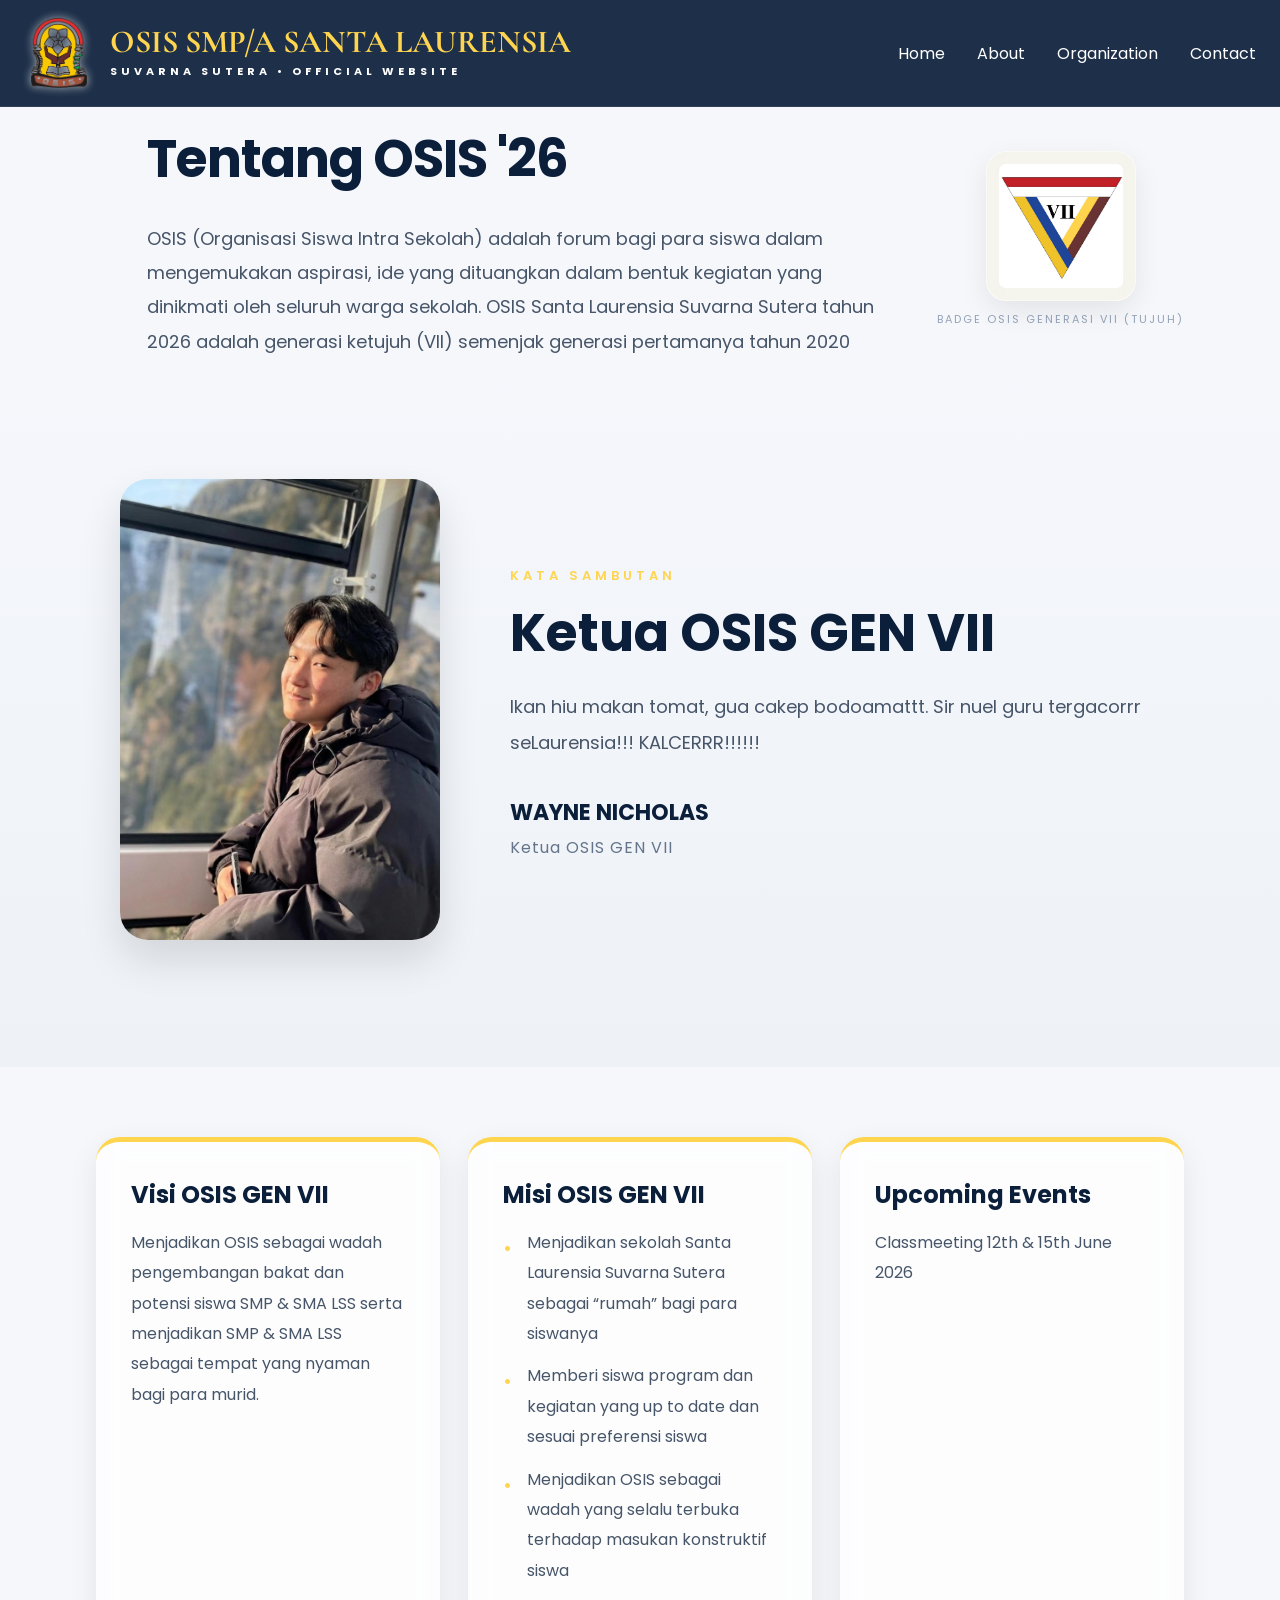
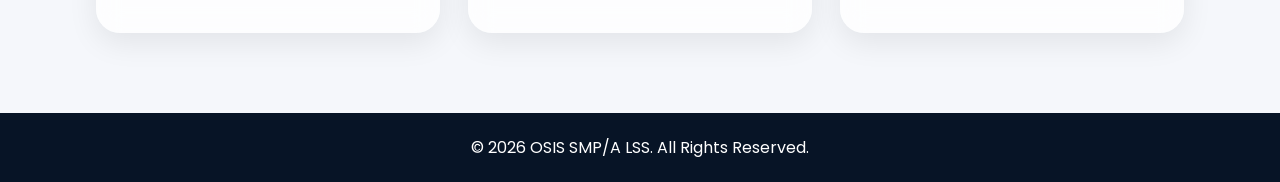
==== about.html @ 43e36f15 "first upload" ====
<!DOCTYPE html>
<html lang="id">

<head>
  <link rel="preconnect" href="https://fonts.googleapis.com">

<link rel="preconnect" href="https://fonts.gstatic.com" crossorigin>

<link href="https://fonts.googleapis.com/css2?family=Cormorant+Garamond:wght@400;500;600;700&family=Poppins:wght@300;400;500;600;700&display=swap" rel="stylesheet">
  <meta charset="UTF-8">
  <meta name="viewport" content="width=device-width, initial-scale=1.0">

  <title>About</title>

  <link rel="stylesheet" href="style.css">
</head>

<!-- =========================
       NAVBAR
  ========================== -->

  <header>

    <nav class="navbar">

      <div class="logo">

        <img src="logo-osis.png" alt="Logo OSIS">

        <div class="logo-text">

          <h1>OSIS SMP/A SANTA LAURENSIA</h1>

          <h2>SUVARNA SUTERA • OFFICIAL WEBSITE</h2>

        </div>

      </div>

      <ul class="nav-links">

        <li><a href="index.html">Home</a></li>

        <li><a href="about.html">About</a></li>

        <li><a href="organization.html">Organization</a></li>

        <li><a href="contact.html">Contact</a></li>

      </ul>

      <button class="menu-toggle" id="menu-toggle">
        ☰
      </button>

    </nav>

  </header>

<body>
<!-- =========================
       ABOUT
  ========================== -->

  <section class="about" id="about">

    <div class="container about-wrapper">

      <div class="about-text">

        <h2>
          Tentang OSIS '26
        </h2>

        <p>
          OSIS (Organisasi Siswa Intra Sekolah) adalah forum bagi para siswa dalam
          mengemukakan aspirasi, ide yang dituangkan dalam bentuk kegiatan yang
          dinikmati oleh seluruh warga sekolah. OSIS Santa Laurensia Suvarna Sutera
          tahun 2026 adalah generasi ketujuh (VII) semenjak generasi pertamanya
          tahun 2020
        </p>

      </div>

      <div class="about-image">

        <img src="badge-osis.png" alt="Badge OSIS">

        <span>
          Badge OSIS Generasi VII (Tujuh)
        </span>

      </div>

    </div>

    <!-- =========================
         GREETING
    ========================== -->

    <section class="greeting">

      <div class="container greeting-wrapper">

        <div class="greeting-image">

          <img src="ketua-osis.png" alt="Ketua OSIS">

        </div>

        <div class="greeting-content">

          <p class="greeting-label">
            KATA SAMBUTAN
          </p>

          <h2>
            Ketua OSIS GEN VII
          </h2>

          <p class="greeting-text">
            Ikan hiu makan tomat, gua cakep bodoamattt.
            Sir nuel guru tergacorrr seLaurensia!!!
            KALCERRR!!!!!!
          </p>

          <div class="greeting-profile">

            <h3>
              WAYNE NICHOLAS
            </h3>

            <span>
              Ketua OSIS GEN VII
            </span>

          </div>

        </div>

      </div>

    </section>

    <!-- =========================
         CARDS
    ========================== -->

    <div class="container">

      <div class="cards">

        <!-- VISI -->

        <div class="card">

          <h3>
            Visi OSIS GEN VII
          </h3>

          <p>
            Menjadikan OSIS sebagai wadah pengembangan bakat dan potensi siswa
            SMP & SMA LSS serta menjadikan SMP & SMA LSS sebagai tempat yang
            nyaman bagi para murid.
          </p>

        </div>

        <!-- MISI -->

        <div class="card">

          <h3>
            Misi OSIS GEN VII
          </h3>

          <ul class="mission-list">

            <li>
              Menjadikan sekolah Santa Laurensia Suvarna Sutera
              sebagai “rumah” bagi para siswanya
            </li>

            <li>
              Memberi siswa program dan kegiatan yang up to date
              dan sesuai preferensi siswa
            </li>

            <li>
              Menjadikan OSIS sebagai wadah yang selalu terbuka
              terhadap masukan konstruktif siswa
            </li>

          </ul>

        </div>

        <!-- KEGIATAN -->

        <div class="card">

          <h3>
            Upcoming Events
          </h3>

          <p>
            Classmeeting 12th & 15th June 2026
          </p>

        </div>

      </div>

    </div>

  </section>

 <!-- =========================
       FOOTER
  ========================== -->

  <footer>

    <p>
      © 2026 OSIS SMP/A LSS. All Rights Reserved.
    </p>

  </footer>

</body>
  </html>
---- style.css ----
/* =========================
   RESET
========================= */

* {
  margin: 0;
  padding: 0;
  box-sizing: border-box;
  font-family: "Poppins", sans-serif;
  cursor: default;
}

html {
  scroll-behavior: smooth;
}

body {
  background-color: #f5f7fb;
  color: #1e293b;
}

/* =========================
   NAVBAR
========================= */

.navbar {
  position: fixed;
  top: 0;
  width: 100%;

  padding: 18px 24px;

  display: flex;
  justify-content: space-between;
  align-items: center;

  background: rgba(11, 31, 58, 0.92);

  backdrop-filter: blur(14px);

  border-bottom: 1px solid rgba(255,255,255,0.08);

  z-index: 1000;
}

/* LOGO */

.logo {
  display: flex;
  align-items: center;
  gap: 16px;
}

.logo img {
  width: 70px;
  height: 70px;

  object-fit: contain;

  filter: drop-shadow(0 0 4px rgba(255,255,255,0.7));
}

.logo-text {
  display: flex;
  flex-direction: column;
}

.logo-text h1 {
  color: #ffd54f;

  font-size: 32px;

  line-height: 1;

  font-family: "Cormorant Garamond", serif;
}

.logo-text h2 {
  color: white;

  font-size: 11px;

  margin-top: 5px;

  letter-spacing: 4px;
}

/* NAV LINKS */

.nav-links {
  display: flex;

  gap: 32px;

  list-style: none;
}

.nav-links a {
  color: white;

  text-decoration: none;

  font-size: 16px;

  position: relative;

  transition: 0.3s ease;

  padding: 8px 0;

  cursor: pointer;
}

.nav-links a::after {
  content: "";

  position: absolute;

  left: 0;
  bottom: -3px;

  width: 0%;
  height: 2px;

  background: #ffd54f;

  transition: 0.3s ease;
}

.nav-links a:hover {
  color: #ffd54f;
}

.nav-links a:hover::after {
  width: 100%;
}

/* MENU TOGGLE */

.menu-toggle {
  display: none;

  background: none;

  border: none;

  color: white;

  font-size: 28px;

  cursor: pointer;
}

/* =========================
   HERO
========================= */

.hero {
  height: 100vh;

  position: relative;

  overflow: hidden;

  display: flex;
  align-items: center;
  justify-content: center;

  text-align: center;

  padding: 20px;

  padding-top: 140px;
}

.hero::before {
  content: "";

  position: absolute;

  inset: 0;

  background-size: cover;

  background-position: center;

  background-repeat: no-repeat;

  animation: heroSlider 10s infinite ease-in-out;

  z-index: -2;
}

.hero::after {
  content: "";

  position: absolute;

  inset: 0;

  background: rgba(11,31,58,0.72);

  z-index: -1;
}

@keyframes heroSlider {

  0% {
    background-image: url("sekolah-1.png");
  }

  50% {
    background-image: url("sekolah-2.png");
  }

  100% {
    background-image: url("sekolah-1.png");
  }

}

.hero-content {
  max-width: 850px;

  color: white;

  animation: fadeUp 1s ease;
}

.hero-content h1 {
  font-size: 92px;

  line-height: 1.05;

  margin-bottom: 22px;

  font-weight: 700;

  letter-spacing: -3px;
}

.hero-content p {
  font-size: 20px;

  color: #e2e8f0;

  margin-bottom: 40px;
}

/* BUTTON */

.btn {
  display: inline-block;

  padding: 16px 36px;

  background: #ffd54f;

  color: #0b1f3a;

  text-decoration: none;

  border-radius: 16px;

  font-weight: 700;

  transition: 0.3s ease;

  box-shadow: 0 10px 25px rgba(255,213,79,0.25);

  cursor: pointer;
}

.btn:hover {
  transform: translateY(-5px);

  background: #ffe082;

  box-shadow: 0 18px 35px rgba(255,213,79,0.35);
}

/* =========================
   CONTAINER
========================= */

.container {
  width: 85%;
  margin: auto;
}

/* =========================
   ABOUT SECTION
========================= */

.about {
  padding: 120px 0 80px;
}

.about-wrapper {
  display: flex;

  align-items: center;

  justify-content: flex-end;

  gap: 30px;
}

.about-text {
  max-width: 760px;

  text-align: left;
}

.about-text h2 {
  font-size: 52px;

  color: #0b1f3a;

  margin-bottom: 24px;

  letter-spacing: -1px;
}

.about-text p {
  font-size: 18px;

  line-height: 1.9;

  color: #475569;
}

/* BADGE */

.about-image {
  display: flex;

  flex-direction: column;

  align-items: center;

  gap: 10px;
}

.about-image span {
  font-size: 11px;

  text-transform: uppercase;

  letter-spacing: 2px;

  color: #94a3b8;
}

.about-image img {
  width: 150px;

  padding: 12px;

  background: rgba(255, 213, 79, 0.08);

  border-radius: 20px;

  backdrop-filter: blur(12px);

  border: 1px solid rgba(255,255,255,0.5);

  box-shadow: 0 10px 28px rgba(0,0,0,0.08);

  transition: 0.3s ease;
}

.about-image img:hover {
  transform: translateY(-4px) scale(1.03);
}

/* =========================
   GREETING
========================= */

.greeting {
  padding: 120px 0;

  background: linear-gradient(to bottom, #f5f7fb, #eef2f7);
}

.greeting-wrapper {
  display: flex;

  align-items: center;

  justify-content: center;

  gap: 70px;
}

.greeting-image img {
  width: 320px;

  border-radius: 28px;

  object-fit: cover;

  box-shadow: 0 20px 40px rgba(0,0,0,0.12);

  transition: 0.3s ease;
}

.greeting-image img:hover {
  transform: translateY(-6px);
}

.greeting-content {
  max-width: 650px;
}

.greeting-label {
  font-size: 13px;

  letter-spacing: 4px;

  text-transform: uppercase;

  color: #ffd54f;

  font-weight: 600;

  margin-bottom: 18px;
}

.greeting-content h2 {
  font-size: 52px;

  line-height: 1.1;

  color: #0b1f3a;

  margin-bottom: 28px;
}

.greeting-text {
  font-size: 18px;

  line-height: 2;

  color: #475569;

  margin-bottom: 35px;
}

.greeting-profile h3 {
  font-size: 22px;

  color: #0b1f3a;

  margin-bottom: 6px;
}

.greeting-profile span {
  color: #64748b;

  letter-spacing: 1px;
}

/* =========================
   CARDS
========================= */

.cards {
  margin-top: 70px;

  display: grid;

  grid-template-columns: repeat(auto-fit, minmax(260px, 1fr));

  gap: 28px;
}

.card {
  background: rgba(255,255,255,0.78);

  backdrop-filter: blur(12px);

  padding: 35px;

  border-radius: 24px;

  border-top: 5px solid #ffd54f;

  box-shadow: 0 10px 30px rgba(0,0,0,0.08);

  transition: 0.35s ease;
}

.card:hover {
  transform: translateY(-10px);

  box-shadow: 0 22px 40px rgba(0,0,0,0.12);
}

.card h3 {
  color: #0b1f3a;

  margin-bottom: 16px;

  font-size: 24px;
}

.card p {
  line-height: 1.9;

  color: #475569;
}

/* MISSION LIST */

.mission-list {
  list-style: none;
}

.mission-list li {
  position: relative;

  padding-left: 24px;

  margin-bottom: 12px;

  line-height: 1.9;

  color: #475569;
}

.mission-list li::before {
  content: "•";

  position: absolute;

  left: 0;

  color: #ffd54f;

  font-size: 22px;
}

/* =========================
   RECRUITMENT
========================= */

.recruitment {
  padding: 120px 0;

  background: linear-gradient(to bottom, #f5f7fb, #eef2f7);
}

.recruitment-header {
  text-align: center;

  max-width: 760px;

  margin: auto;

  margin-bottom: 70px;
}

.recruitment-label {
  font-size: 13px;

  letter-spacing: 4px;

  text-transform: uppercase;

  color: #ffd54f;

  font-weight: 600;

  margin-bottom: 18px;
}

.recruitment-header h2 {
  font-size: 52px;

  color: #0b1f3a;

  margin-bottom: 20px;
}

.recruitment-header p {
  font-size: 18px;

  line-height: 1.9;

  color: #64748b;
}

/* GRID */

.candidate-grid {
  display: grid;

  grid-template-columns: repeat(auto-fit, minmax(250px, 1fr));

  gap: 28px;
}

.candidate-card {
  background: rgba(255,255,255,0.75);

  border-radius: 28px;

  padding: 40px 30px;

  text-align: center;

  box-shadow: 0 10px 30px rgba(0,0,0,0.08);

  transition: 0.35s ease;
}

.candidate-card:hover {
  transform: translateY(-10px);
}

.candidate-placeholder {
  width: 130px;
  height: 130px;

  margin: auto;

  margin-bottom: 24px;

  border-radius: 50%;

  border: 2px dashed #cbd5e1;

  display: flex;
  align-items: center;
  justify-content: center;

  font-size: 48px;

  color: #94a3b8;
}

.candidate-card h3 {
  color: #0b1f3a;

  margin-bottom: 10px;
}

.candidate-card span {
  color: #64748b;
}

/* BUTTON */

.recruitment-button {
  text-align: center;

  margin-top: 60px;
}

/* =========================
   ORGANIZATION
========================= */

.organization {
  padding: 120px 0;

  background: #f8fafc;
}

.organization-header {
  text-align: center;

  max-width: 760px;

  margin: auto;

  margin-bottom: 60px;
}

.organization-label {
  font-size: 13px;

  letter-spacing: 4px;

  text-transform: uppercase;

  color: #ffd54f;

  font-weight: 600;

  margin-bottom: 18px;
}

.organization-header h2 {
  font-size: 52px;

  color: #0b1f3a;

  margin-bottom: 20px;
}

.organization-header p {
  font-size: 18px;

  line-height: 1.9;

  color: #64748b;
}

.organization-image {
  display: flex;

  justify-content: center;
}

.organization-image img {
  width: 100%;

  max-width: 1100px;

  border-radius: 24px;

  background: white;

  padding: 24px;

  box-shadow: 0 20px 40px rgba(0,0,0,0.08);

  transition: 0.35s ease;
}

.organization-image img:hover {
  transform: translateY(-6px);
}


/* =========================
   CONTACT
========================= */

.contact {
  padding: 120px 0;

  background:
    linear-gradient(rgba(11,31,58,0.92), rgba(11,31,58,0.92)),
    url('sekolah.png');

  background-size: cover;

  background-position: center;

  text-align: center;

  color: white;
}

.contact-label {
  font-size: 13px;

  letter-spacing: 4px;

  color: #ffd54f;

  margin-bottom: 18px;

  font-weight: 600;
}

.contact h2 {
  font-size: 52px;

  margin-bottom: 20px;
}

.contact-desc {
  max-width: 700px;

  margin: auto;

  line-height: 1.9;

  color: #e2e8f0;

  margin-bottom: 50px;
}

/* CONTACT BOX */

.contact-box {
  width: fit-content;

  margin: auto;

  display: flex;

  align-items: center;

  gap: 24px;

  background: rgba(255,255,255,0.08);

  padding: 24px 32px;

  border-radius: 24px;

  backdrop-filter: blur(14px);

  border: 1px solid rgba(255,255,255,0.1);

  transition: 0.35s ease;
}

.contact-box:hover {
  transform: translateY(-6px);

  background: rgba(255,255,255,0.12);
}

.contact-icon img {
  width: 70px;
  height: 70px;

  object-fit: contain;
}

.contact-info {
  text-align: left;
}

.contact-info h3 {
  font-size: 24px;

  margin-bottom: 8px;
}

.contact-info a {
  color: #ffd54f;

  text-decoration: none;

  font-size: 18px;

  font-weight: 600;

  transition: 0.3s ease;
}

.contact-info a:hover {
  color: white;
}

/* =========================
   FOOTER
========================= */

footer {
  background: #071426;

  color: white;

  text-align: center;

  padding: 22px;
}

/* =========================
   ANIMATION
========================= */

@keyframes fadeUp {

  from {
    opacity: 0;
    transform: translateY(30px);
  }

  to {
    opacity: 1;
    transform: translateY(0);
  }

}

.live-vote {
  margin-top: 100px;

  text-align: center;
}

.live-vote h2 {
  font-size: 42px;

  color: #0b1f3a;

  margin-bottom: 40px;
}

.vote-grid {
  display: grid;

  grid-template-columns: repeat(auto-fit, minmax(220px, 1fr));

  gap: 24px;
}

.vote-card {
  background: white;

  padding: 40px 20px;

  border-radius: 24px;

  box-shadow: 0 10px 30px rgba(0,0,0,0.08);
}

.progress-bar {
  width: 100%;

  height: 14px;

  background: #e2e8f0;

  border-radius: 999px;

  overflow: hidden;

  margin-top: 20px;
}

.progress-fill {
  height: 100%;

  width: 0%;

  background: linear-gradient(
    90deg,
    #ffd54f,
    #ffb300
  );

  border-radius: 999px;

  transition: 0.5s ease;
}

.vote-card span {
  display: block;

  margin-top: 12px;

  font-weight: 600;

  color: #64748b;
}

.leading {
  border: 4px solid #ffd54f;

  transform: translateY(-10px);

  box-shadow: 0 20px 40px rgba(255, 213, 79, 0.35);

  background: linear-gradient(
    135deg,
    #fff8dc,
    #ffffff
  );

  transition: 0.3s ease;
}

.leading h3 {
  color: #b8860b;
}

.leading p {
  color: #ffb300;
}

.vote-card h3 {
  margin-bottom: 20px;

  color: #0b1f3a;
}

.vote-card p {
  font-size: 56px;

  font-weight: 700;

  color: #ffd54f;
}

.total-votes {
  margin-bottom: 40px;

  background: linear-gradient(
    135deg,
    #0b1f3a,
    #16345d
  );

  color: white;

  padding: 30px;

  border-radius: 28px;

  box-shadow:
    0 0 40px rgba(11,31,58,0.2);

  animation: pulseGlow 2s infinite;
}

.total-votes h3 {
  font-size: 22px;

  margin-bottom: 12px;

  color: #ffd54f;
}

.total-votes p {
  font-size: 72px;

  font-weight: 700;
}

.leading {
  transform: translateY(-10px) scale(1.03);

  border: 3px solid #ffd54f;

  animation: glowCard 2s infinite;
}

@keyframes glowCard {

  0% {
    box-shadow:
      0 0 10px rgba(255,213,79,0.2),
      0 10px 30px rgba(0,0,0,0.08);
  }

  50% {
    box-shadow:
      0 0 35px rgba(255,213,79,0.7),
      0 10px 40px rgba(0,0,0,0.12);
  }

  100% {
    box-shadow:
      0 0 10px rgba(255,213,79,0.2),
      0 10px 30px rgba(0,0,0,0.08);
  }

}

@keyframes pulseGlow {

  0% {
    box-shadow:
      0 0 10px rgba(255,213,79,0.2);
  }

  50% {
    box-shadow:
      0 0 40px rgba(255,213,79,0.5);
  }

  100% {
    box-shadow:
      0 0 10px rgba(255,213,79,0.2);
  }

}

/* =========================
   RESPONSIVE
========================= */

@media (max-width: 768px) {

  .menu-toggle {
    display: block;
  }

  .nav-links {
    position: absolute;

    top: 85px;
    right: 0;

    width: 220px;

    background: #0b1f3a;

    flex-direction: column;

    text-align: center;

    padding: 24px 0;

    display: none;
  }

  .nav-links.active {
    display: flex;
  }

  .hero-content h1 {
    font-size: 54px;
  }

  .hero-content p {
    font-size: 16px;
  }

  .logo-text h1 {
    font-size: 22px;
  }

  .logo-text h2 {
    font-size: 8px;

    letter-spacing: 2px;
  }

  .about-wrapper,
  .greeting-wrapper {
    flex-direction: column;
  }

  .about-text,
  .greeting-content {
    text-align: center;
  }

  .about-text h2,
  .greeting-content h2,
  .recruitment-header h2,
  .organization-header h2 {
    font-size: 38px;
  }

  .greeting-image img {
    width: 240px;
  }

  .about-image img {
    width: 90px;
  }

  .contact h2 {
    font-size: 34px;
  }
}
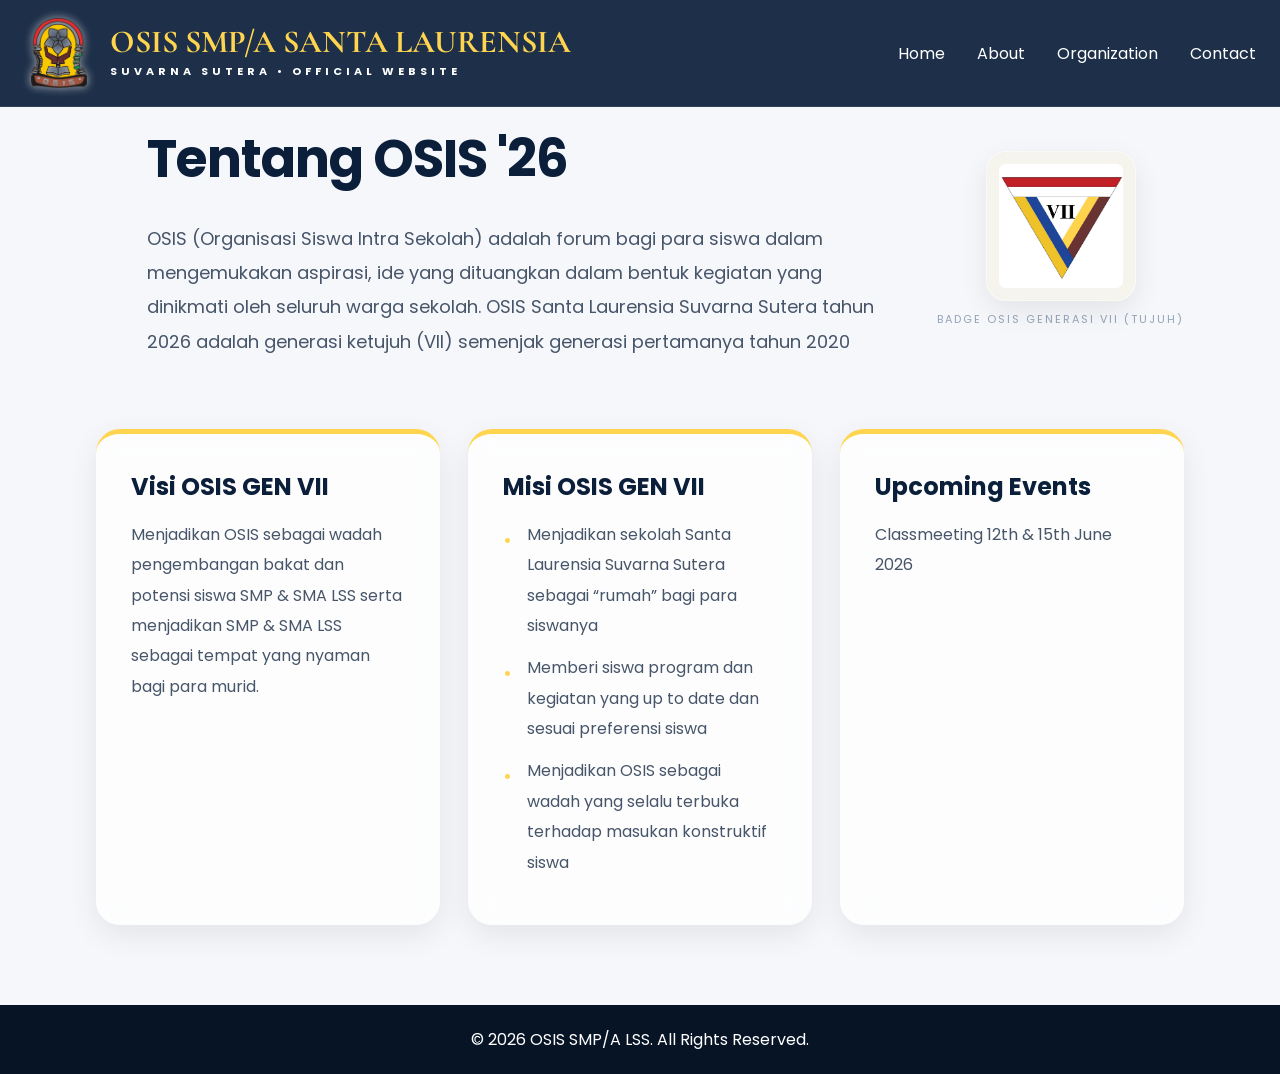
==== commit 0369f5ce: "update website" ====
--- a/about.html
+++ b/about.html
@@ -15,49 +15,49 @@
   <link rel="stylesheet" href="style.css">
 </head>
 
+<body>
 <!-- =========================
        NAVBAR
   ========================== -->
 
-  <header>
+ <header>
 
-    <nav class="navbar">
+  <nav class="navbar">
 
-      <div class="logo">
+    <div class="logo">
 
-        <img src="logo-osis.png" alt="Logo OSIS">
+      <img src="logo-osis.png" alt="Logo OSIS">
 
-        <div class="logo-text">
+      <div class="logo-text">
 
-          <h1>OSIS SMP/A SANTA LAURENSIA</h1>
+        <h1>OSIS SMP/A SANTA LAURENSIA</h1>
 
-          <h2>SUVARNA SUTERA • OFFICIAL WEBSITE</h2>
-
-        </div>
+        <h2>SUVARNA SUTERA • OFFICIAL WEBSITE</h2>
 
       </div>
 
-      <ul class="nav-links">
+    </div>
 
-        <li><a href="index.html">Home</a></li>
+    <ul class="nav-links">
 
-        <li><a href="about.html">About</a></li>
+      <li><a href="index.html">Home</a></li>
 
-        <li><a href="organization.html">Organization</a></li>
+      <li><a href="about.html">About</a></li>
 
-        <li><a href="contact.html">Contact</a></li>
+      <li><a href="organization.html">Organization</a></li>
 
-      </ul>
+      <li><a href="contact.html">Contact</a></li>
 
-      <button class="menu-toggle" id="menu-toggle">
-        ☰
-      </button>
+    </ul>
 
-    </nav>
+    <button class="menu-toggle" id="menu-toggle">
+      ☰
+    </button>
 
-  </header>
+  </nav>
 
-<body>
+</header>
+
 <!-- =========================
        ABOUT
   ========================== -->
@@ -93,54 +93,6 @@
       </div>
 
     </div>
-
-    <!-- =========================
-         GREETING
-    ========================== -->
-
-    <section class="greeting">
-
-      <div class="container greeting-wrapper">
-
-        <div class="greeting-image">
-
-          <img src="ketua-osis.png" alt="Ketua OSIS">
-
-        </div>
-
-        <div class="greeting-content">
-
-          <p class="greeting-label">
-            KATA SAMBUTAN
-          </p>
-
-          <h2>
-            Ketua OSIS GEN VII
-          </h2>
-
-          <p class="greeting-text">
-            Ikan hiu makan tomat, gua cakep bodoamattt.
-            Sir nuel guru tergacorrr seLaurensia!!!
-            KALCERRR!!!!!!
-          </p>
-
-          <div class="greeting-profile">
-
-            <h3>
-              WAYNE NICHOLAS
-            </h3>
-
-            <span>
-              Ketua OSIS GEN VII
-            </span>
-
-          </div>
-
-        </div>
-
-      </div>
-
-    </section>
 
     <!-- =========================
          CARDS
@@ -227,5 +179,7 @@
 
   </footer>
 
+  <script src="script.js"></script>
+
 </body>
   </html>
--- a/style.css
+++ b/style.css
@@ -1078,37 +1078,209 @@
 }
 
 /* =========================
+   MEMBERS
+========================= */
+
+.members {
+  padding: 120px 0;
+}
+
+.members-header {
+  text-align: center;
+
+  max-width: 760px;
+
+  margin: auto;
+
+  margin-bottom: 70px;
+}
+
+.members-header h2 {
+  font-size: 52px;
+
+  color: #0b1f3a;
+
+  margin-bottom: 20px;
+}
+
+.members-header p {
+  color: #64748b;
+
+  line-height: 1.9;
+}
+
+.members-grid {
+  display: grid;
+
+  grid-template-columns:
+    repeat(auto-fit, minmax(220px, 1fr));
+
+  gap: 28px;
+}
+
+.member-card {
+  background: rgba(255,255,255,0.75);
+
+  border-radius: 28px;
+
+  padding: 35px 24px;
+
+  text-align: center;
+
+  box-shadow:
+    0 10px 30px rgba(0,0,0,0.08);
+
+  transition: 0.35s ease;
+}
+
+.member-card:hover {
+  transform: translateY(-10px);
+}
+
+.member-placeholder {
+  width: 110px;
+  height: 110px;
+
+  margin: auto;
+
+  margin-bottom: 22px;
+
+  border-radius: 50%;
+
+  border: 2px dashed #cbd5e1;
+
+  display: flex;
+  align-items: center;
+  justify-content: center;
+
+  font-size: 42px;
+
+  color: #94a3b8;
+}
+
+.member-card h3 {
+  color: #0b1f3a;
+
+  margin-bottom: 10px;
+
+  font-size: 20px;
+}
+
+.member-card span {
+  color: #64748b;
+
+  font-size: 14px;
+
+  line-height: 1.7;
+}
+
+/* =========================
+   TOP MEMBERS
+========================= */
+
+.member-card.top-member {
+
+  border: 2px solid #ffd54f;
+
+  background:
+    linear-gradient(
+      180deg,
+      #fff8dc,
+      #ffffff
+    );
+
+  box-shadow:
+    0 0 20px rgba(255,213,79,0.35),
+    0 10px 30px rgba(0,0,0,0.08);
+
+  animation: memberGlow 2.5s infinite;
+
+}
+
+.member-card.top-member h3 {
+  color: #b8860b;
+}
+
+.member-card.top-member .member-placeholder {
+
+  border: 2px solid #ffd54f;
+
+  background: rgba(255,213,79,0.08);
+
+}
+
+@keyframes memberGlow {
+
+  0% {
+    box-shadow:
+      0 0 12px rgba(255,213,79,0.2),
+      0 10px 30px rgba(0,0,0,0.08);
+  }
+
+  50% {
+    box-shadow:
+      0 0 28px rgba(255,213,79,0.55),
+      0 14px 34px rgba(0,0,0,0.1);
+  }
+
+  100% {
+    box-shadow:
+      0 0 12px rgba(255,213,79,0.2),
+      0 10px 30px rgba(0,0,0,0.08);
+  }
+
+}
+
+/* =========================
    RESPONSIVE
 ========================= */
 
 @media (max-width: 768px) {
+
+  .navbar {
+    position: fixed;
+    z-index: 9999;
+  }
+
+  .nav-links {
+    position: absolute;
+
+    top: 90px;
+    right: 20px;
+
+    width: 220px;
+
+    background: #0b1f3a;
+
+    border-radius: 18px;
+
+    padding: 20px;
+
+    display: none;
+
+    flex-direction: column;
+
+    gap: 18px;
+
+    z-index: 9999;
+  }
+
+  .nav-links.active {
+    display: flex;
+  }
 
   .menu-toggle {
     display: block;
-  }
-
-  .nav-links {
-    position: absolute;
-
-    top: 85px;
-    right: 0;
-
-    width: 220px;
-
-    background: #0b1f3a;
-
-    flex-direction: column;
-
-    text-align: center;
-
-    padding: 24px 0;
-
-    display: none;
-  }
-
-  .nav-links.active {
-    display: flex;
-  }
+
+    z-index: 10000;
+  }
+
+  .navbar {
+    position: fixed;
+
+    z-index: 9999;
+  }
+
 
   .hero-content h1 {
     font-size: 54px;
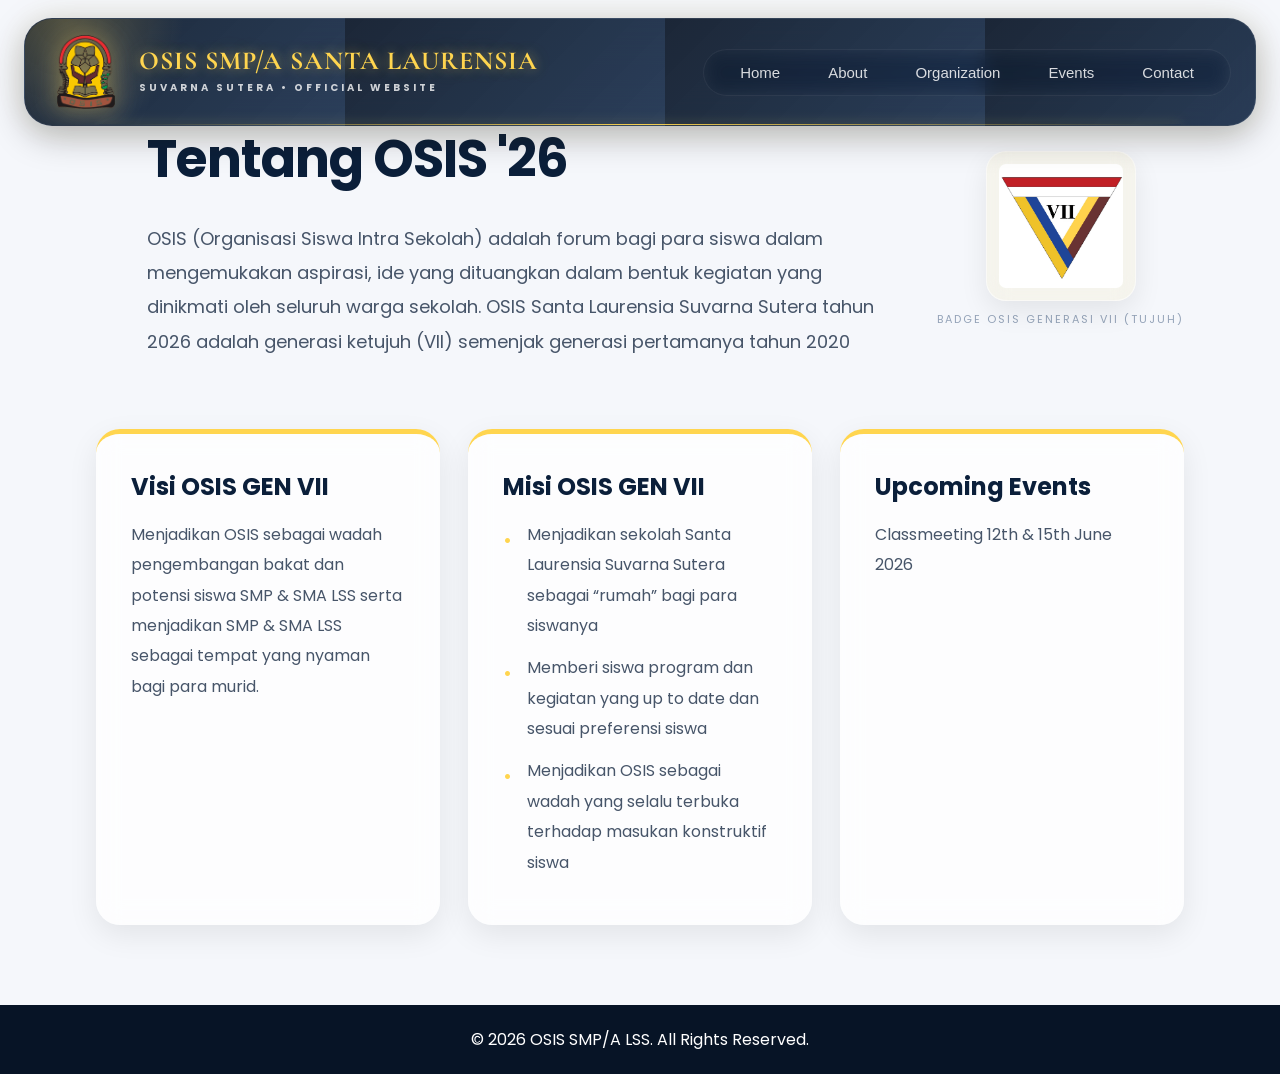
==== commit 53c89278: "update website" ====
--- a/about.html
+++ b/about.html
@@ -35,20 +35,15 @@
         <h2>SUVARNA SUTERA • OFFICIAL WEBSITE</h2>
 
       </div>
-
     </div>
 
     <ul class="nav-links">
-
-      <li><a href="index.html">Home</a></li>
-
-      <li><a href="about.html">About</a></li>
-
-      <li><a href="organization.html">Organization</a></li>
-
-      <li><a href="contact.html">Contact</a></li>
-
-    </ul>
+  <li><a href="index.html">Home</a></li>
+  <li><a href="about.html">About</a></li>
+  <li><a href="organization.html">Organization</a></li>
+  <li><a href="events.html">Events</a></li>
+  <li><a href="contact.html">Contact</a></li>
+</ul>
 
     <button class="menu-toggle" id="menu-toggle">
       ☰
--- a/style.css
+++ b/style.css
@@ -8,6 +8,13 @@
   box-sizing: border-box;
   font-family: "Poppins", sans-serif;
   cursor: default;
+
+  transition:
+    background-color 0.3s ease,
+    color 0.3s ease,
+    border-color 0.3s ease,
+    transform 0.3s ease,
+    opacity 0.3s ease;
 }
 
 html {
@@ -15,140 +22,335 @@
 }
 
 body {
+  position: relative;
+  overflow-x: hidden;
   background-color: #f5f7fb;
   color: #1e293b;
-}
-
-/* =========================
-   NAVBAR
+  animation: fadeIn 0.7s cubic-bezier(0.22, 1, 0.36, 1);
+}
+
+@keyframes fadeIn {
+  from {
+    opacity: 0;
+    transform: translateY(8px);
+  }
+
+  to {
+    opacity: 1;
+    transform: translateY(0);
+  }
+}
+
+/* =========================
+   NAVBAR PREMIUM
 ========================= */
 
 .navbar {
+  flex-wrap: nowrap;
   position: fixed;
-  top: 0;
-  width: 100%;
-
-  padding: 18px 24px;
+  top: 18px;
+  left: 50%;
+
+  transform: translateX(-50%);
+
+  width: calc(100% - 48px);
+  max-width: 1400px;
+
+  padding: 16px 24px;
 
   display: flex;
   justify-content: space-between;
   align-items: center;
 
-  background: rgba(11, 31, 58, 0.92);
-
-  backdrop-filter: blur(14px);
-
-  border-bottom: 1px solid rgba(255,255,255,0.08);
+  border-radius: 28px;
+
+  background:
+    linear-gradient(
+      135deg,
+      rgba(8, 20, 38, 0.92),
+      rgba(15, 37, 68, 0.88)
+    ),
+    url("batik.png");
+
+  background-size: 320px;
+
+  backdrop-filter: blur(22px);
+
+  border: 1px solid rgba(255,255,255,0.08);
+
+  box-shadow:
+    0 10px 35px rgba(0,0,0,0.28),
+    0 0 40px rgba(255,213,79,0.08);
 
   z-index: 1000;
-}
-
-/* LOGO */
+
+  transition: 0.4s ease;
+
+  overflow: hidden;
+}
+
+/* GOLD GLOW */
+
+.navbar::before {
+  content: "";
+
+  position: absolute;
+
+  width: 240px;
+  height: 240px;
+
+  background: radial-gradient(
+    circle,
+    rgba(255,213,79,0.22),
+    transparent 70%
+  );
+
+  top: -120px;
+  left: -80px;
+
+  pointer-events: none;
+}
+
+/* BOTTOM LINE */
+
+.navbar::after {
+  content: "";
+
+  position: absolute;
+
+  bottom: 0;
+  left: 50%;
+
+  transform: translateX(-50%);
+
+  width: 88%;
+  height: 1.5px;
+
+  background: linear-gradient(
+    90deg,
+    transparent,
+    rgba(255,213,79,0.95),
+    transparent
+  );
+
+  box-shadow:
+    0 0 12px rgba(255,213,79,0.7);
+}
+
+/* SCROLL EFFECT */
+
+.navbar.scrolled {
+  top: 10px;
+
+  background:
+    linear-gradient(
+      135deg,
+      rgba(8,20,38,0.96),
+      rgba(12,30,55,0.94)
+    ),
+    url("batik.png");
+
+  background-size: 320px;
+
+  box-shadow:
+    0 12px 40px rgba(0,0,0,0.34),
+    0 0 50px rgba(255,213,79,0.12);
+}
+
+/* =========================
+   LOGO
+========================= */
 
 .logo {
   display: flex;
   align-items: center;
   gap: 16px;
+  flex-shrink: 0;
+  position: relative;
+  z-index: 2;
 }
 
 .logo img {
-  width: 70px;
-  height: 70px;
+  width: 74px;
+  height: 74px;
 
   object-fit: contain;
 
-  filter: drop-shadow(0 0 4px rgba(255,255,255,0.7));
-}
-
-.logo-text {
-  display: flex;
-  flex-direction: column;
+  filter:
+    drop-shadow(0 0 12px rgba(255,213,79,0.45))
+    drop-shadow(0 0 25px rgba(255,255,255,0.15));
+
+  transition: 0.35s ease;
+}
+
+.logo:hover img {
+  transform: scale(1.06) rotate(-2deg);
 }
 
 .logo-text h1 {
+  font-size: 26px;
+
+  line-height: 1;
+
+  font-family: "Cormorant Garamond", serif;
+
   color: #ffd54f;
 
-  font-size: 32px;
-
-  line-height: 1;
-
-  font-family: "Cormorant Garamond", serif;
+  letter-spacing: 1px;
+
+  text-shadow:
+    0 0 12px rgba(255,213,79,0.45),
+    0 0 25px rgba(255,213,79,0.18);
 }
 
 .logo-text h2 {
-  color: white;
-
-  font-size: 11px;
-
-  margin-top: 5px;
-
-  letter-spacing: 4px;
-}
-
-/* NAV LINKS */
+  color: rgba(255,255,255,0.78);
+
+  font-size: 10px;
+
+  letter-spacing: 3px;
+
+  margin-top: 6px;
+}
+
+/* =========================
+   NAV LINKS
+========================= */
 
 .nav-links {
   display: flex;
-
-  gap: 32px;
+  align-items: center;
+  justify-content: center;
+
+  flex-wrap: nowrap;
+
+  gap: 8px;
 
   list-style: none;
+
+  background: rgba(255,255,255,0.04);
+
+  padding: 10px 16px;
+
+  border-radius: 999px;
+
+  border: 1px solid rgba(255,255,255,0.06);
+
+  backdrop-filter: blur(10px);
+}
+
+.nav-links li {
+  flex: none;
 }
 
 .nav-links a {
-  color: white;
-
+  position: relative;
+  min-width: 120px;
+  text-align: center;
+  color: rgba(255,255,255,0.84);
   text-decoration: none;
-
-  font-size: 16px;
-
-  position: relative;
-
-  transition: 0.3s ease;
-
-  padding: 8px 0;
-
-  cursor: pointer;
-}
-
-.nav-links a::after {
+  font-size: 15px;
+  font-weight: 500;
+
+  padding: 12px 20px;
+  white-space: nowrap;
+  border-radius: 999px;
+
+  transition: 0.35s ease;
+
+  overflow: hidden;
+
+  z-index: 1;
+}
+
+/* HOVER BG */
+
+.nav-links a::before {
   content: "";
 
   position: absolute;
 
-  left: 0;
-  bottom: -3px;
-
-  width: 0%;
-  height: 2px;
-
-  background: #ffd54f;
-
-  transition: 0.3s ease;
+  inset: 0;
+
+  background:
+    linear-gradient(
+      135deg,
+      rgba(255,213,79,0.22),
+      rgba(255,255,255,0.08)
+    );
+
+  opacity: 0;
+
+  transition: 0.35s ease;
+
+  border-radius: 999px;
+
+  z-index: -1;
+}
+
+.nav-links a:hover::before {
+  opacity: 1;
 }
 
 .nav-links a:hover {
   color: #ffd54f;
-}
-
-.nav-links a:hover::after {
-  width: 100%;
-}
-
-/* MENU TOGGLE */
+
+  transform: translateY(-2px);
+
+  text-shadow:
+    0 0 10px rgba(255,213,79,0.5);
+}
+
+/* ACTIVE */
+
+.nav-links a.active {
+  color: #0b1f3a;
+
+  background: linear-gradient(
+    135deg,
+    #ffd54f,
+    #ffe082
+  );
+
+  box-shadow:
+    0 0 12px rgba(255,213,79,0.25),
+    0 4px 12px rgba(255,213,79,0.15);
+
+  font-weight: 600;
+}
+
+/* =========================
+   MENU TOGGLE
+========================= */
 
 .menu-toggle {
   display: none;
 
-  background: none;
-
-  border: none;
+  background: rgba(255,255,255,0.08);
+
+  border: 1px solid rgba(255,255,255,0.1);
+
+  width: 52px;
+  height: 52px;
+
+  border-radius: 16px;
 
   color: white;
 
-  font-size: 28px;
-
-  cursor: pointer;
+  font-size: 24px;
+
+  backdrop-filter: blur(10px);
+
+  transition: 0.3s ease;
+}
+
+.menu-toggle:hover {
+  background: rgba(255,213,79,0.16);
+
+  color: #ffd54f;
+
+  box-shadow:
+    0 0 20px rgba(255,213,79,0.2);
 }
 
 /* =========================
@@ -1156,6 +1358,120 @@
   font-size: 42px;
 
   color: #94a3b8;
+}
+
+/* MEMBER PHOTO */
+
+.member-photo {
+  width: 120px;
+  height: 120px;
+
+  margin: auto;
+  margin-bottom: 22px;
+
+  border-radius: 50%;
+
+  overflow: hidden;
+
+  border: 4px solid #e2e8f0;
+
+  position: relative;
+
+  display: flex;
+  align-items: center;
+  justify-content: center;
+}
+
+.member-photo img {
+  width: 100%;
+  height: 100%;
+
+  object-fit: cover;
+
+  border-radius: 50%;
+
+  display: block;
+}
+
+.top-member .member-photo {
+  border: 3px solid #ffd54f;
+
+  box-shadow:
+    0 0 25px rgba(255,213,79,0.45);
+}
+
+/* =========================
+   MEMBER ROLE BADGE
+========================= */
+
+.member-role {
+
+  display: inline-block;
+
+  padding: 6px 14px;
+
+  border-radius: 999px;
+
+  font-size: 10px;
+
+  letter-spacing: 2px;
+
+  text-transform: uppercase;
+
+  font-weight: 700;
+
+  margin-bottom: 18px;
+
+  background: #f1f5f9;
+
+  border: 1px solid #dbeafe;
+
+  color: #475569;
+
+  box-shadow: none;
+
+}
+
+/* =========================
+   TOP MEMBER BADGE
+========================= */
+
+.top-member .member-role {
+
+  background: linear-gradient(
+    135deg,
+    rgba(255,213,79,0.18),
+    rgba(255,255,255,0.7)
+  );
+
+  border: 1px solid rgba(255,213,79,0.45);
+
+  color: #b8860b;
+
+  box-shadow:
+    0 4px 14px rgba(255,213,79,0.35);
+
+}
+
+/* =========================
+   COORDINATOR BADGE
+========================= */
+
+.coordinator-card .member-role {
+
+  background: linear-gradient(
+    135deg,
+    rgba(96,165,250,0.18),
+    rgba(255,255,255,0.7)
+  );
+
+  border: 1px solid rgba(96,165,250,0.45);
+
+  color: #2563eb;
+
+  box-shadow:
+    0 4px 14px rgba(96,165,250,0.35);
+
 }
 
 .member-card h3 {
@@ -1194,7 +1510,6 @@
     0 10px 30px rgba(0,0,0,0.08);
 
   animation: memberGlow 2.5s infinite;
-
 }
 
 .member-card.top-member h3 {
@@ -1207,6 +1522,75 @@
 
   background: rgba(255,213,79,0.08);
 
+}
+
+/* =========================
+   COORDINATOR STYLE
+========================= */
+
+.coordinator-card {
+
+  border: 2px solid #60a5fa;
+
+  background:
+    linear-gradient(
+      180deg,
+      #eff6ff,
+      #ffffff
+    );
+
+  box-shadow:
+    0 0 20px rgba(96,165,250,0.35),
+    0 10px 30px rgba(0,0,0,0.08);
+
+  animation: coordinatorGlow 2.5s infinite;
+
+}
+
+.coordinator-card h3 {
+  color: #2563eb;
+}
+
+.coordinator-card .member-photo {
+
+  border: 3px solid #60a5fa;
+
+  box-shadow:
+    0 0 25px rgba(96,165,250,0.45);
+
+}
+
+.coordinator-card .member-role {
+
+  background: linear-gradient(
+    135deg,
+    rgba(96,165,250,0.18),
+    rgba(255,255,255,0.7)
+  );
+
+  border: 1px solid rgba(96,165,250,0.45);
+
+  color: #2563eb;
+
+}
+
+/* =========================
+   DIVISION SECTION
+========================= */
+
+.division-section {
+  margin-top: 80px;
+}
+
+.division-title {
+
+  text-align: center;
+
+  font-size: 34px;
+
+  color: #0b1f3a;
+
+  margin-bottom: 40px;
 }
 
 @keyframes memberGlow {
@@ -1232,100 +1616,362 @@
 }
 
 /* =========================
-   RESPONSIVE
+   RESPONSIVE NAVBAR
 ========================= */
 
 @media (max-width: 768px) {
 
   .navbar {
-    position: fixed;
-    z-index: 9999;
+    width: calc(100% - 24px);
+
+    padding: 14px 18px;
+  }
+
+  .logo-text h1 {
+    font-size: 18px;
+  }
+
+  .logo-text h2 {
+    font-size: 8px;
+
+    letter-spacing: 2px;
+  }
+
+  .logo img {
+    width: 56px;
+    height: 56px;
+  }
+
+  .menu-toggle {
+    display: flex;
+
+    align-items: center;
+    justify-content: center;
+
+    z-index: 10001;
   }
 
   .nav-links {
+
     position: absolute;
 
     top: 90px;
     right: 20px;
 
-    width: 220px;
-
-    background: #0b1f3a;
-
-    border-radius: 18px;
+    width: 230px;
+
+    display: flex;
+    flex-direction: column;
+
+    align-items: stretch;
+
+    gap: 12px;
 
     padding: 20px;
 
-    display: none;
+    border-radius: 24px;
+
+    background: rgba(11,31,58,0.96);
+
+    backdrop-filter: blur(18px);
+
+    border: 1px solid rgba(255,255,255,0.08);
+
+    box-shadow:
+      0 20px 40px rgba(0,0,0,0.28);
+
+    opacity: 0;
+    visibility: hidden;
+
+    transform: translateY(-10px);
+
+    transition: 0.3s ease;
+
+    z-index: 9999;
+  }
+
+  .nav-links li {
+    list-style: none;
+  }
+
+  .nav-links a {
+    display: block;
+
+    width: 100%;
+
+    text-align: center;
+  }
+
+  .nav-links.active {
+
+    opacity: 1;
+    visibility: visible;
+
+    transform: translateY(0);
+  }
+
+}
+
+/* =========================
+   EVENTS PAGE
+========================= */
+
+.events-hero {
+
+  height: 60vh;
+
+  display: flex;
+  align-items: center;
+  justify-content: center;
+
+  text-align: center;
+
+  padding: 120px 20px 60px;
+
+  background:
+    linear-gradient(rgba(11,31,58,0.82), rgba(11,31,58,0.82)),
+    url("sekolah-2.png");
+
+  background-size: cover;
+  background-position: center;
+
+  color: white;
+}
+
+.events-label {
+
+  font-size: 13px;
+
+  letter-spacing: 4px;
+
+  text-transform: uppercase;
+
+  color: #ffd54f;
+
+  margin-bottom: 20px;
+
+  font-weight: 600;
+}
+
+.events-hero-content h1 {
+
+  font-size: 68px;
+
+  margin-bottom: 24px;
+}
+
+.events-hero-content p {
+
+  max-width: 700px;
+
+  margin: auto;
+
+  line-height: 1.9;
+
+  color: #e2e8f0;
+}
+
+/* EVENTS */
+
+.events-section {
+
+  padding: 100px 0;
+
+  background: #f5f7fb;
+}
+
+.events-grid {
+
+  display: grid;
+
+  grid-template-columns:
+    repeat(auto-fit, minmax(280px, 1fr));
+
+  gap: 30px;
+}
+
+.event-card {
+
+  background: rgba(255,255,255,0.8);
+
+  padding: 40px 30px;
+
+  border-radius: 28px;
+
+  box-shadow:
+    0 10px 30px rgba(0,0,0,0.08);
+
+  transition: 0.35s ease;
+}
+
+.event-card:hover {
+
+  transform: translateY(-10px);
+
+  box-shadow:
+    0 20px 40px rgba(0,0,0,0.12);
+}
+
+.event-date {
+
+  width: fit-content;
+
+  padding: 10px 18px;
+
+  border-radius: 14px;
+
+  background: #ffd54f;
+
+  color: #0b1f3a;
+
+  font-weight: 700;
+
+  margin-bottom: 24px;
+}
+
+.event-card h3 {
+
+  color: #0b1f3a;
+
+  margin-bottom: 16px;
+
+  font-size: 26px;
+}
+
+.event-card p {
+
+  color: #64748b;
+
+  line-height: 1.8;
+
+  margin-bottom: 20px;
+}
+
+.event-card span {
+
+  color: #b8860b;
+
+  font-weight: 600;
+}
+
+/* GOOGLE DRIVE */
+
+.drive-section {
+
+  padding-bottom: 120px;
+}
+
+.drive-box {
+
+  display: flex;
+
+  align-items: center;
+
+  gap: 30px;
+
+  background:
+    linear-gradient(
+      135deg,
+      #0b1f3a,
+      #16345d
+    );
+
+  padding: 40px;
+
+  border-radius: 30px;
+
+  color: white;
+
+  box-shadow:
+    0 20px 40px rgba(0,0,0,0.15);
+}
+
+.drive-icon img {
+
+  width: 90px;
+  height: 90px;
+}
+
+.drive-info h3 {
+
+  font-size: 32px;
+
+  margin-bottom: 12px;
+}
+
+.drive-info p {
+
+  color: #e2e8f0;
+
+  margin-bottom: 20px;
+
+  line-height: 1.8;
+}
+
+.drive-info a {
+
+  display: inline-block;
+
+  padding: 14px 28px;
+
+  border-radius: 14px;
+
+  background: #ffd54f;
+
+  color: #0b1f3a;
+
+  text-decoration: none;
+
+  font-weight: 700;
+
+  transition: 0.3s ease;
+}
+
+.drive-info a:hover {
+
+  transform: translateY(-4px);
+
+  background: #ffe082;
+}
+
+/* RESPONSIVE */
+
+@media (max-width: 768px) {
+
+  .events-hero-content h1 {
+    font-size: 44px;
+  }
+
+  .drive-box {
 
     flex-direction: column;
 
-    gap: 18px;
-
-    z-index: 9999;
-  }
-
-  .nav-links.active {
-    display: flex;
-  }
-
-  .menu-toggle {
-    display: block;
-
-    z-index: 10000;
-  }
-
-  .navbar {
-    position: fixed;
-
-    z-index: 9999;
-  }
-
-
-  .hero-content h1 {
-    font-size: 54px;
-  }
-
-  .hero-content p {
-    font-size: 16px;
-  }
-
-  .logo-text h1 {
-    font-size: 22px;
-  }
-
-  .logo-text h2 {
-    font-size: 8px;
-
-    letter-spacing: 2px;
-  }
-
-  .about-wrapper,
-  .greeting-wrapper {
-    flex-direction: column;
-  }
-
-  .about-text,
-  .greeting-content {
     text-align: center;
   }
 
-  .about-text h2,
-  .greeting-content h2,
-  .recruitment-header h2,
-  .organization-header h2 {
-    font-size: 38px;
-  }
-
-  .greeting-image img {
-    width: 240px;
-  }
-
-  .about-image img {
-    width: 90px;
-  }
-
-  .contact h2 {
-    font-size: 34px;
-  }
+}
+
+/* =========================
+   BACKGROUND GLOW
+========================= */
+
+.bg-circle {
+  position: fixed;
+  width: 500px;
+  height: 500px;
+  background: #facc15;
+  border-radius: 50%;
+  filter: blur(120px);
+
+  top: -100px;
+  right: -100px;
+
+  z-index: -1;
+  opacity: 0.5;
+
+  pointer-events: none;
+}
+
+.nav-links li {
+  list-style: none;
 }
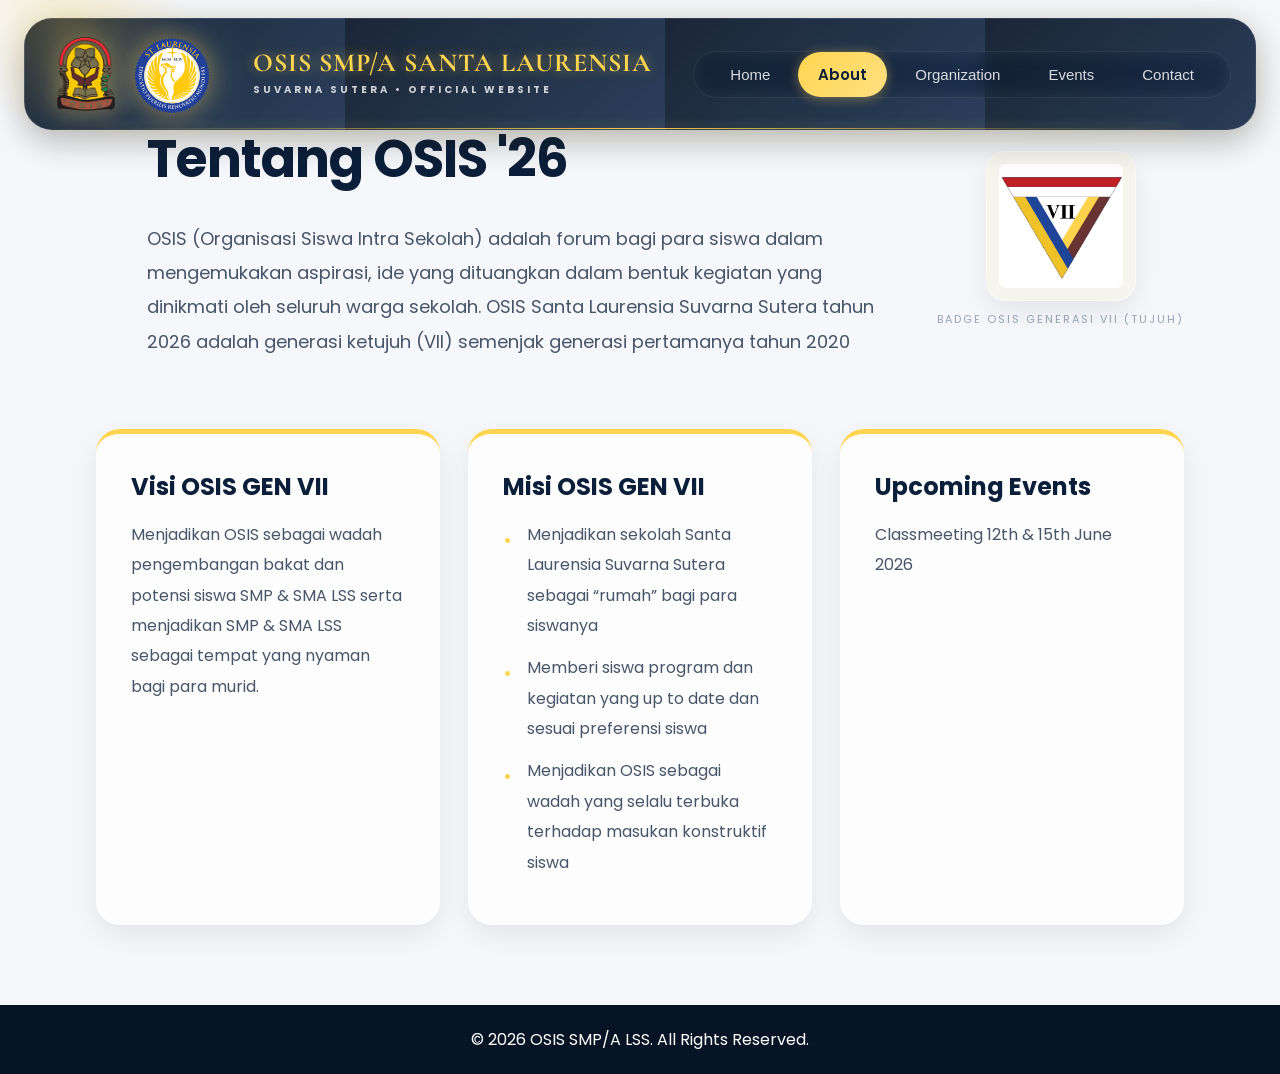
==== commit 1493379b: "update website" ====
--- a/about.html
+++ b/about.html
@@ -16,28 +16,40 @@
 </head>
 
 <body>
-<!-- =========================
+
+  <!-- =========================
        NAVBAR
   ========================== -->
 
- <header>
+  <header>
 
-  <nav class="navbar">
+    <nav class="navbar">
 
-    <div class="logo">
+      <div class="logo">
 
-      <img src="logo-osis.png" alt="Logo OSIS">
+  <div class="logo-group">
 
-      <div class="logo-text">
+    <img src="logo-osis.png" alt="Logo OSIS">
 
-        <h1>OSIS SMP/A SANTA LAURENSIA</h1>
+    <img
+      src="logo-laurensia.png"
+      alt="Logo Laurensia"
+      class="school-logo"
+    >
 
-        <h2>SUVARNA SUTERA • OFFICIAL WEBSITE</h2>
+  </div>
+  </div>
+        <div class="logo-text">
+
+          <h1>OSIS SMP/A SANTA LAURENSIA</h1>
+
+          <h2>SUVARNA SUTERA • OFFICIAL WEBSITE</h2>
+
+        </div>
 
       </div>
-    </div>
 
-    <ul class="nav-links">
+      <ul class="nav-links">
   <li><a href="index.html">Home</a></li>
   <li><a href="about.html">About</a></li>
   <li><a href="organization.html">Organization</a></li>
@@ -45,13 +57,18 @@
   <li><a href="contact.html">Contact</a></li>
 </ul>
 
-    <button class="menu-toggle" id="menu-toggle">
-      ☰
-    </button>
+      <button
+  class="menu-toggle"
+  id="menu-toggle"
+  type="button"
+  aria-label="Open Menu"
+>
+  ☰
+</button>
 
-  </nav>
+    </nav>
 
-</header>
+  </header>
 
 <!-- =========================
        ABOUT
--- a/style.css
+++ b/style.css
@@ -7,7 +7,7 @@
   padding: 0;
   box-sizing: border-box;
   font-family: "Poppins", sans-serif;
-  cursor: default;
+  cursor: auto;
 
   transition:
     background-color 0.3s ease,
@@ -17,7 +17,16 @@
     opacity 0.3s ease;
 }
 
+button,
+a {
+  cursor: pointer;
+}
+
 html {
+  scroll-behavior: smooth;
+}
+
+body {
   scroll-behavior: smooth;
 }
 
@@ -86,7 +95,7 @@
 
   transition: 0.4s ease;
 
-  overflow: hidden;
+  overflow: visible;
 }
 
 /* GOLD GLOW */
@@ -325,7 +334,8 @@
 
 .menu-toggle {
   display: none;
-
+  position: relative;
+  z-index: 10002;
   background: rgba(255,255,255,0.08);
 
   border: 1px solid rgba(255,255,255,0.1);
@@ -373,53 +383,19 @@
   padding: 20px;
 
   padding-top: 140px;
-}
-
-.hero::before {
-  content: "";
-
-  position: absolute;
-
-  inset: 0;
+
+  background-image:
+    linear-gradient(rgba(11,31,58,0.65), rgba(11,31,58,0.65)),
+    url("sekolah-1.png");
 
   background-size: cover;
 
   background-position: center;
 
-  background-repeat: no-repeat;
-
-  animation: heroSlider 10s infinite ease-in-out;
-
-  z-index: -2;
-}
-
-.hero::after {
-  content: "";
-
-  position: absolute;
-
-  inset: 0;
-
-  background: rgba(11,31,58,0.72);
-
-  z-index: -1;
-}
-
-@keyframes heroSlider {
-
-  0% {
-    background-image: url("sekolah-1.png");
-  }
-
-  50% {
-    background-image: url("sekolah-2.png");
-  }
-
-  100% {
-    background-image: url("sekolah-1.png");
-  }
-
-}
+  transition:
+    background-image 0.8s ease-in-out,
+}
+
 
 .hero-content {
   max-width: 850px;
@@ -1615,99 +1591,300 @@
 
 }
 
-/* =========================
-   RESPONSIVE NAVBAR
-========================= */
-
 @media (max-width: 768px) {
 
+  /* =========================
+     NAVBAR
+  ========================= */
+
   .navbar {
-    width: calc(100% - 24px);
-
-    padding: 14px 18px;
+
+    width: calc(100% - 20px);
+
+    padding: 12px 16px;
+
+    top: 10px;
+
+    border-radius: 22px;
+
+    z-index: 99999;
+  }
+
+  .logo {
+
+    gap: 10px;
+  }
+
+  .logo img {
+
+    width: 46px;
+    height: 46px;
   }
 
   .logo-text h1 {
-    font-size: 18px;
+
+    font-size: 14px;
+
+    line-height: 1.2;
   }
 
   .logo-text h2 {
-    font-size: 8px;
-
-    letter-spacing: 2px;
-  }
-
-  .logo img {
-    width: 56px;
-    height: 56px;
-  }
+
+    font-size: 7px;
+
+    letter-spacing: 1.5px;
+  }
+
+  /* =========================
+     HAMBURGER
+  ========================= */
 
   .menu-toggle {
+
     display: flex;
 
     align-items: center;
     justify-content: center;
 
-    z-index: 10001;
-  }
+    width: 46px;
+    height: 46px;
+
+    font-size: 22px;
+
+    cursor: pointer;
+
+    position: relative;
+
+    z-index: 100000;
+
+    pointer-events: auto;
+  }
+
+  /* =========================
+     MOBILE MENU
+  ========================= */
 
   .nav-links {
 
     position: absolute;
-
-    top: 90px;
-    right: 20px;
-
-    width: 230px;
-
-    display: flex;
+display: none;
+    top: 80px;
+    right: 0;
+
+    width: 220px;
+
     flex-direction: column;
 
     align-items: stretch;
 
-    gap: 12px;
-
-    padding: 20px;
-
-    border-radius: 24px;
-
-    background: rgba(11,31,58,0.96);
-
-    backdrop-filter: blur(18px);
-
-    border: 1px solid rgba(255,255,255,0.08);
-
-    box-shadow:
-      0 20px 40px rgba(0,0,0,0.28);
+    gap: 10px;
+
+    padding: 18px;
+
+    border-radius: 22px;
+
+    background: rgba(11,31,58,0.98);
+
+    backdrop-filter: blur(20px);
 
     opacity: 0;
+
     visibility: hidden;
 
     transform: translateY(-10px);
 
+    pointer-events: none;
+
+    z-index: 99998;
+
     transition: 0.3s ease;
-
-    z-index: 9999;
-  }
-
-  .nav-links li {
-    list-style: none;
+  }
+
+  .nav-links.active {
+
+    opacity: 1;
+display: flex;
+    visibility: visible;
+
+    transform: translateY(0);
+
+    pointer-events: auto;
   }
 
   .nav-links a {
-    display: block;
 
     width: 100%;
 
+    min-width: unset;
+
+    padding: 14px;
+
+    font-size: 14px;
+
     text-align: center;
-  }
-
-  .nav-links.active {
-
-    opacity: 1;
-    visibility: visible;
-
-    transform: translateY(0);
+
+    cursor: pointer;
+  }
+
+  /* =========================
+     HERO
+  ========================= */
+
+  .hero {
+
+    height: auto;
+
+    min-height: 100vh;
+
+    padding-top: 180px;
+
+    padding-bottom: 80px;
+  }
+
+  .hero-content h1 {
+
+    font-size: 44px;
+
+    letter-spacing: -1px;
+
+    line-height: 1.1;
+  }
+
+  .hero-content p {
+
+    font-size: 16px;
+
+    line-height: 1.8;
+  }
+
+  .btn {
+
+    padding: 14px 24px;
+
+    font-size: 14px;
+  }
+
+  /* =========================
+     GREETING
+  ========================= */
+
+  .greeting {
+
+    padding: 80px 0;
+  }
+
+  .greeting-wrapper {
+
+    flex-direction: column;
+
+    gap: 40px;
+
+    text-align: center;
+  }
+
+  .greeting-image img {
+
+    width: 220px;
+  }
+
+  .greeting-content h2 {
+
+    font-size: 36px;
+  }
+
+  .greeting-text {
+
+    font-size: 16px;
+
+    line-height: 1.9;
+  }
+
+  /* =========================
+     ABOUT
+  ========================= */
+
+  .about-wrapper {
+
+    flex-direction: column;
+
+    text-align: center;
+  }
+
+  .about-text h2 {
+
+    font-size: 38px;
+  }
+
+  .about-text p {
+
+    font-size: 16px;
+  }
+
+  /* =========================
+     SECTION TITLES
+  ========================= */
+
+  .recruitment-header h2,
+  .organization-header h2,
+  .contact h2,
+  .members-header h2,
+  .live-vote h2 {
+
+    font-size: 36px;
+  }
+
+  /* =========================
+     CARDS
+  ========================= */
+
+  .candidate-grid,
+  .vote-grid,
+  .members-grid,
+  .cards {
+
+    grid-template-columns: 1fr;
+  }
+
+  .candidate-card,
+  .vote-card,
+  .member-card,
+  .card {
+
+    padding: 30px 20px;
+  }
+
+  /* =========================
+     CONTACT
+  ========================= */
+
+  .contact-box {
+
+    flex-direction: column;
+
+    text-align: center;
+
+    width: 100%;
+  }
+
+  .contact-info {
+
+    text-align: center;
+  }
+
+  /* =========================
+     EVENTS
+  ========================= */
+
+  .events-hero-content h1 {
+
+    font-size: 42px;
+  }
+
+  .drive-box {
+
+    flex-direction: column;
+
+    text-align: center;
   }
 
 }
@@ -1974,4 +2151,183 @@
 
 .nav-links li {
   list-style: none;
+}
+
+/* FIX MOBILE MENU */
+
+.menu-toggle,
+.menu-toggle * {
+
+  pointer-events: auto !important;
+
+}
+
+.menu-toggle {
+
+  position: relative;
+
+  z-index: 999999 !important;
+
+  cursor: pointer;
+
+  -webkit-tap-highlight-color: transparent;
+
+}
+
+.nav-links {
+
+  z-index: 999998 !important;
+}
+
+.navbar {
+
+  z-index: 999997 !important;
+}
+
+/* =========================
+   SMOOTH PAGE TRANSITION
+========================= */
+
+body {
+  opacity: 0;
+  animation: pageFade 0.8s ease forwards;
+}
+
+@keyframes pageFade {
+  from {
+    opacity: 0;
+    transform: translateY(18px);
+  }
+
+  to {
+    opacity: 1;
+    transform: translateY(0);
+  }
+}
+
+/* =========================
+   DOUBLE LOGO
+========================= */
+
+.logo-group {
+  display: flex;
+  align-items: center;
+  gap: 10px;
+}
+
+.school-logo {
+  width: 78px !important;
+  height: 78px !important;
+
+  object-fit: contain;
+
+  transform: scale(1.08);
+}
+
+@media (max-width: 768px) {
+
+  .school-logo {
+    width: 48px !important;
+    height: 48px !important;
+  }
+
+}
+
+/* =========================
+   HERO SWIPE BUTTON
+========================= */
+
+.hero-slider-controls {
+  position: absolute;
+
+  bottom: 40px;
+  left: 50%;
+
+  transform: translateX(-50%);
+
+  display: flex;
+
+  gap: 14px;
+
+  z-index: 5;
+}
+
+.hero-btn {
+  width: 52px;
+  height: 52px;
+
+  border: none;
+
+  border-radius: 50%;
+
+  background: rgba(255,255,255,0.18);
+
+  color: white;
+
+  font-size: 28px;
+
+  backdrop-filter: blur(10px);
+
+  transition: 0.3s ease;
+}
+
+.hero-btn:hover {
+  background: #ffd54f;
+
+  color: #0b1f3a;
+
+  transform: scale(1.08);
+}
+
+@media (max-width: 768px) {
+
+  .hero-btn {
+    width: 44px;
+    height: 44px;
+
+    font-size: 22px;
+  }
+
+}
+
+/* =========================
+   MOBILE PERFORMANCE
+========================= */
+
+@media (max-width: 768px) {
+
+  * {
+    transition:
+      background-color 0.2s ease,
+      color 0.2s ease,
+      transform 0.2s ease;
+  }
+
+  .navbar {
+    backdrop-filter: blur(14px);
+  }
+
+  .hero-content h1 {
+    font-size: 40px;
+  }
+
+  .hero-content {
+    width: 100%;
+  }
+
+  .hero::before {
+    background-position: center center;
+  }
+
+  .candidate-card:hover,
+  .member-card:hover,
+  .card:hover,
+  .vote-card:hover {
+    transform: none;
+  }
+
+}
+
+.hero {
+  position: relative;
 }
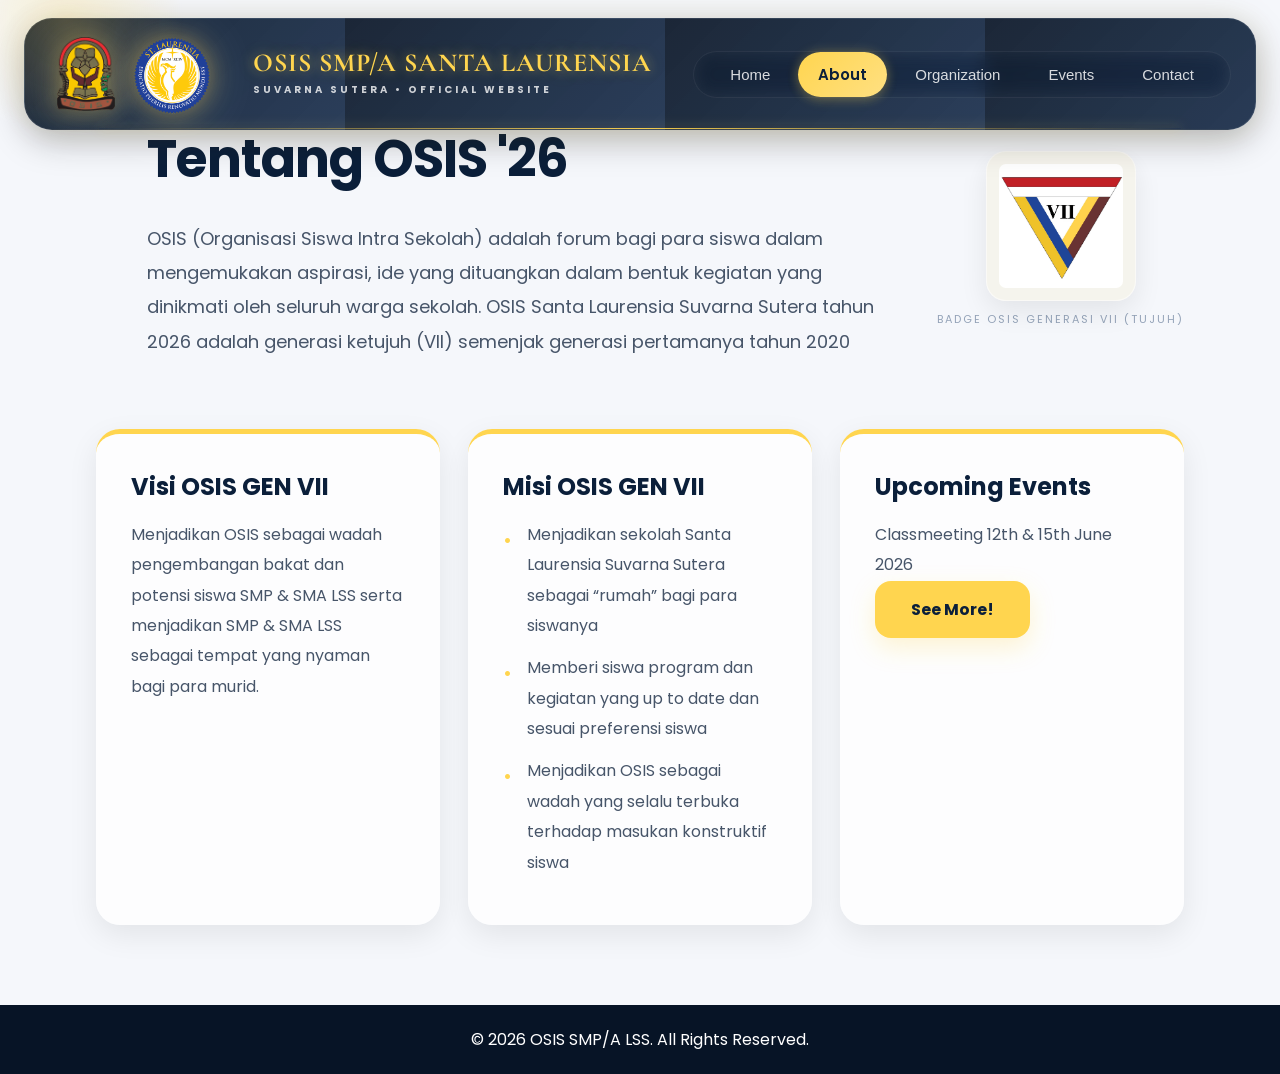
==== commit 1589e2da: "update website" ====
--- a/about.html
+++ b/about.html
@@ -171,6 +171,10 @@
             Classmeeting 12th & 15th June 2026
           </p>
 
+          <a href="events.html" class="btn">
+  See More!
+      </a>
+
         </div>
 
       </div>
--- a/style.css
+++ b/style.css
@@ -1433,20 +1433,98 @@
    COORDINATOR BADGE
 ========================= */
 
+/* =========================
+   DEFAULT COORDINATOR BADGE
+========================= */
+
 .coordinator-card .member-role {
+
+  color: inherit;
+
+}
+
+.kerohanian-theme .member-role {
 
   background: linear-gradient(
     135deg,
-    rgba(96,165,250,0.18),
-    rgba(255,255,255,0.7)
+    rgba(168,85,247,0.18),
+    rgba(255,255,255,0.75)
   );
 
-  border: 1px solid rgba(96,165,250,0.45);
+  border: 1px solid rgba(168,85,247,0.4);
+
+  color: #9333ea;
+
+  box-shadow:
+    0 4px 14px rgba(168,85,247,0.25);
+
+}
+
+.wirausaha-theme .member-role {
+
+  background: linear-gradient(
+    135deg,
+    rgba(34,197,94,0.18),
+    rgba(255,255,255,0.75)
+  );
+
+  border: 1px solid rgba(34,197,94,0.4);
+
+  color: #16a34a;
+
+  box-shadow:
+    0 4px 14px rgba(34,197,94,0.25);
+
+}
+
+.visual-theme .member-role {
+
+  background: linear-gradient(
+    135deg,
+    rgba(168,85,247,0.18),
+    rgba(255,255,255,0.75)
+  );
+
+  border: 1px solid rgba(168,85,247,0.4);
+
+  color: #9333ea;
+
+  box-shadow:
+    0 4px 14px rgba(168,85,247,0.25);
+
+}
+
+.bina-theme .member-role {
+
+  background: linear-gradient(
+    135deg,
+    rgba(239,68,68,0.18),
+    rgba(255,255,255,0.75)
+  );
+
+  border: 1px solid rgba(239,68,68,0.4);
+
+  color: #dc2626;
+
+  box-shadow:
+    0 4px 14px rgba(239,68,68,0.25);
+
+}
+
+.humas-theme .member-role {
+
+  background: linear-gradient(
+    135deg,
+    rgba(59,130,246,0.18),
+    rgba(255,255,255,0.75)
+  );
+
+  border: 1px solid rgba(59,130,246,0.4);
 
   color: #2563eb;
 
   box-shadow:
-    0 4px 14px rgba(96,165,250,0.35);
+    0 4px 14px rgba(59,130,246,0.25);
 
 }
 
@@ -2330,4 +2408,703 @@
 
 .hero {
   position: relative;
+}
+
+/* =========================
+   DIVISION THEMES
+========================= */
+
+/* =========================
+   BINA BANGSA
+========================= */
+
+.bina-bangsa {
+
+  padding: 60px;
+
+  border-radius: 40px;
+
+  margin-top: 80px;
+
+  background:
+    linear-gradient(
+      135deg,
+      rgba(220,38,38,0.08),
+      rgba(255,255,255,0.95)
+    );
+
+  border: 2px solid rgba(220,38,38,0.12);
+
+  position: relative;
+
+  overflow: hidden;
+}
+
+.bina-bangsa::before {
+
+  content: "";
+
+  position: absolute;
+
+  inset: 0;
+
+  background:
+    linear-gradient(
+      180deg,
+      rgba(255,255,255,0),
+      rgba(220,38,38,0.05)
+    );
+
+  pointer-events: none;
+}
+
+.bina-bangsa .division-title {
+
+  color: #dc2626;
+
+  text-shadow:
+    0 0 18px rgba(220,38,38,0.18);
+}
+
+.bina-bangsa .coordinator-card {
+
+  border-color: #dc2626;
+
+  box-shadow:
+    0 0 30px rgba(220,38,38,0.18);
+}
+
+/* =========================
+   KEROHANIAN
+========================= */
+
+.kerohanian {
+
+  padding: 60px;
+
+  border-radius: 40px;
+
+  margin-top: 80px;
+
+  background:
+    linear-gradient(
+      135deg,
+      rgba(251,191,36,0.08),
+      rgba(255,255,255,0.96)
+    );
+
+  border: 2px solid rgba(251,191,36,0.12);
+
+  position: relative;
+
+  overflow: hidden;
+}
+
+.kerohanian .division-title {
+
+  color: #d97706;
+
+  text-shadow:
+    0 0 18px rgba(251,191,36,0.2);
+}
+
+.kerohanian .coordinator-card {
+
+  border-color: #fbbf24;
+
+  box-shadow:
+    0 0 30px rgba(251,191,36,0.2);
+}
+
+/* =========================
+   HUMAS
+========================= */
+
+.humas {
+
+  padding: 60px;
+
+  border-radius: 40px;
+
+  margin-top: 80px;
+
+  background:
+    linear-gradient(
+      135deg,
+      rgba(59,130,246,0.08),
+      rgba(255,255,255,0.96)
+    );
+
+  border: 2px solid rgba(59,130,246,0.12);
+
+  overflow: hidden;
+}
+
+.humas .division-title {
+
+  color: #2563eb;
+
+  text-shadow:
+    0 0 18px rgba(59,130,246,0.2);
+}
+
+.humas .coordinator-card {
+
+  border-color: #3b82f6;
+
+  box-shadow:
+    0 0 30px rgba(59,130,246,0.2);
+}
+
+/* =========================
+   VISUAL & KREATIF
+========================= */
+
+.visual {
+
+  padding: 60px;
+
+  border-radius: 40px;
+
+  margin-top: 80px;
+
+  background:
+    linear-gradient(
+      135deg,
+      rgba(168,85,247,0.08),
+      rgba(236,72,153,0.08)
+    );
+
+  border: 2px solid rgba(168,85,247,0.15);
+
+  overflow: hidden;
+}
+
+.visual .division-title {
+
+  background:
+    linear-gradient(
+      90deg,
+      #a855f7,
+      #ec4899
+    );
+
+  -webkit-background-clip: text;
+
+  -webkit-text-fill-color: transparent;
+}
+
+.visual .coordinator-card {
+
+  border-color: #a855f7;
+
+  box-shadow:
+    0 0 35px rgba(168,85,247,0.22);
+}
+
+/* =========================
+   WIRAUSAHA
+========================= */
+
+.wirausaha {
+
+  padding: 60px;
+
+  border-radius: 40px;
+
+  margin-top: 80px;
+
+  background:
+    linear-gradient(
+      135deg,
+      rgba(16,185,129,0.08),
+      rgba(255,255,255,0.96)
+    );
+
+  border: 2px solid rgba(16,185,129,0.12);
+
+  overflow: hidden;
+}
+
+.wirausaha .division-title {
+
+  color: #059669;
+
+  text-shadow:
+    0 0 18px rgba(16,185,129,0.2);
+}
+
+.wirausaha .coordinator-card {
+
+  border-color: #10b981;
+
+  box-shadow:
+    0 0 30px rgba(16,185,129,0.2);
+}
+
+/* =========================
+   DIVISION COORDINATOR COLORS
+========================= */
+
+/* BINA BANGSA */
+
+.bina-bangsa .coordinator-card {
+
+  border: 2px solid #dc2626;
+
+  background:
+    linear-gradient(
+      180deg,
+      #fff1f2,
+      #ffffff
+    );
+
+  box-shadow:
+    0 0 24px rgba(220,38,38,0.35),
+    0 10px 30px rgba(0,0,0,0.08);
+}
+
+.bina-bangsa .coordinator-card .member-photo {
+
+  border: 3px solid #dc2626;
+
+  box-shadow:
+    0 0 22px rgba(220,38,38,0.4);
+}
+
+.bina-bangsa .coordinator-card .member-role {
+
+  color: #dc2626;
+
+  border-color: rgba(220,38,38,0.35);
+}
+
+/* KEROHANIAN */
+
+.kerohanian .coordinator-card {
+
+  border: 2px solid #fbbf24;
+
+  background:
+    linear-gradient(
+      180deg,
+      #fffbeb,
+      #ffffff
+    );
+
+  box-shadow:
+    0 0 24px rgba(251,191,36,0.35),
+    0 10px 30px rgba(0,0,0,0.08);
+}
+
+.kerohanian .coordinator-card .member-photo {
+
+  border: 3px solid #fbbf24;
+
+  box-shadow:
+    0 0 22px rgba(251,191,36,0.4);
+}
+
+/* HUMAS */
+
+.humas .coordinator-card {
+
+  border: 2px solid #3b82f6;
+
+  background:
+    linear-gradient(
+      180deg,
+      #eff6ff,
+      #ffffff
+    );
+
+  box-shadow:
+    0 0 24px rgba(59,130,246,0.35),
+    0 10px 30px rgba(0,0,0,0.08);
+}
+
+/* VISUAL */
+
+.visual .coordinator-card {
+
+  border: 2px solid #a855f7;
+
+  background:
+    linear-gradient(
+      180deg,
+      #faf5ff,
+      #ffffff
+    );
+
+  box-shadow:
+    0 0 26px rgba(168,85,247,0.45),
+    0 10px 30px rgba(0,0,0,0.08);
+}
+
+.visual .coordinator-card .member-photo {
+
+  border: 3px solid #a855f7;
+
+  box-shadow:
+    0 0 24px rgba(168,85,247,0.45);
+}
+
+.visual .coordinator-card .member-role {
+
+  color: #a855f7;
+
+  border-color: rgba(168,85,247,0.4);
+}
+
+/* WIRAUSAHA */
+
+.wirausaha .coordinator-card {
+
+  border: 2px solid #10b981;
+
+  background:
+    linear-gradient(
+      180deg,
+      #ecfdf5,
+      #ffffff
+    );
+
+  box-shadow:
+    0 0 24px rgba(16,185,129,0.35),
+    0 10px 30px rgba(0,0,0,0.08);
+}
+
+.wirausaha .coordinator-card .member-photo {
+
+  border: 3px solid #10b981;
+
+  box-shadow:
+    0 0 22px rgba(16,185,129,0.4);
+}
+
+/* =========================
+   COORDINATOR NAME COLORS
+========================= */
+
+/* BINA BANGSA */
+
+.bina-bangsa .coordinator-card h3 {
+  color: #dc2626;
+}
+
+/* KEROHANIAN */
+
+.kerohanian .coordinator-card h3 {
+  color: #d97706;
+}
+
+/* HUMAS */
+
+.humas .coordinator-card h3 {
+  color: #2563eb;
+}
+
+/* VISUAL */
+
+.visual .coordinator-card h3 {
+
+  background:
+    linear-gradient(
+      90deg,
+      #a855f7,
+      #ec4899
+    );
+
+  -webkit-background-clip: text;
+
+  -webkit-text-fill-color: transparent;
+}
+
+/* WIRAUSAHA */
+
+.wirausaha .coordinator-card h3 {
+  color: #059669;
+}
+
+/* =========================
+   PREMIUM DIVISION SECTION
+========================= */
+
+.division-section {
+
+  position: relative;
+
+  padding: 70px 50px;
+
+  border-radius: 40px;
+
+  margin-top: 90px;
+
+  overflow: hidden;
+
+  isolation: isolate;
+}
+
+.division-title {
+
+  position: relative;
+
+  z-index: 2;
+
+  font-size: 44px;
+
+  font-weight: 700;
+
+  margin-bottom: 50px;
+
+  display: flex;
+
+  align-items: center;
+
+  gap: 14px;
+}
+
+/* =========================
+   CARD UPGRADE
+========================= */
+
+.division-section .member-card {
+
+  background: rgba(255,255,255,0.82);
+
+  backdrop-filter: blur(12px);
+
+  border: 1px solid rgba(255,255,255,0.7);
+
+  transition: 0.35s ease;
+}
+
+.division-section .member-card:hover {
+
+  transform: translateY(-10px) scale(1.02);
+}
+
+/* =========================
+   BINA BANGSA
+========================= */
+
+.bina-bangsa {
+
+  background:
+    linear-gradient(
+      135deg,
+      rgba(255,240,240,0.95),
+      rgba(255,255,255,0.96)
+    );
+
+  border: 2px solid rgba(220,38,38,0.12);
+}
+
+.division-bina .division-title::before {
+  content: "✦";
+
+  position: absolute;
+
+  right: 40px;
+  top: 20px;
+
+  font-size: 220px;
+
+  opacity: 0.08;
+
+  z-index: 0;
+}
+
+.bina-bangsa .division-title {
+
+  color: #dc2626;
+}
+
+/* =========================
+   KEROHANIAN
+========================= */
+
+.kerohanian {
+
+  background:
+    linear-gradient(
+      135deg,
+      rgba(255,251,235,0.95),
+      rgba(255,255,255,0.96)
+    );
+
+  border: 2px solid rgba(251,191,36,0.12);
+}
+
+.kerohanian::before {
+
+  content: "✝";
+
+  position: absolute;
+
+  right: 60px;
+  top: 10px;
+
+  font-size: 240px;
+
+  opacity: 0.07;
+
+  color: #fbbf24;
+}
+
+.kerohanian .division-title {
+
+  color: #d97706;
+}
+
+/* =========================
+   HUMAS
+========================= */
+
+.humas {
+
+  background:
+    linear-gradient(
+      135deg,
+      rgba(239,246,255,0.95),
+      rgba(255,255,255,0.96)
+    );
+
+  border: 2px solid rgba(59,130,246,0.12);
+}
+
+.humas::before {
+
+  content: "💬";
+
+  position: absolute;
+
+  right: 40px;
+  top: 20px;
+
+  font-size: 220px;
+
+  opacity: 0.08;
+}
+
+.humas .division-title {
+
+  color: #2563eb;
+}
+
+/* =========================
+   VISUAL
+========================= */
+
+.visual {
+
+  background:
+    linear-gradient(
+      135deg,
+      rgba(250,245,255,0.96),
+      rgba(255,255,255,0.96)
+    );
+
+  border: 2px solid rgba(168,85,247,0.14);
+}
+
+.visual::before {
+
+  content: "🎨";
+
+  position: absolute;
+
+  right: 40px;
+  top: 20px;
+
+  font-size: 220px;
+
+  opacity: 0.08;
+}
+
+.visual .division-title {
+
+  background:
+    linear-gradient(
+      90deg,
+      #a855f7,
+      #ec4899
+    );
+
+  -webkit-background-clip: text;
+
+  -webkit-text-fill-color: transparent;
+}
+
+/* =========================
+   WIRAUSAHA
+========================= */
+
+.wirausaha {
+
+  background:
+    linear-gradient(
+      135deg,
+      rgba(236,253,245,0.96),
+      rgba(255,255,255,0.96)
+    );
+
+  border: 2px solid rgba(16,185,129,0.14);
+}
+
+.wirausaha::before {
+
+  content: "💸";
+
+  position: absolute;
+
+  right: 40px;
+  top: 20px;
+
+  font-size: 220px;
+
+  opacity: 0.08;
+}
+
+.wirausaha .division-title {
+
+  color: #059669;
+}
+
+/* FORCE KEROHANIAN BADGE */
+
+.kerohanian .coordinator-card .member-role {
+
+  background: linear-gradient(
+    135deg,
+    rgba(251,191,36,0.18),
+    rgba(255,255,255,0.75)
+  );
+
+  border: 1px solid rgba(251,191,36,0.4);
+
+  color: #d97706;
+
+  box-shadow:
+    0 4px 14px rgba(251,191,36,0.25);
+
+}
+
+/* FORCE WIRAUSAHA BADGE */
+
+.wirausaha .coordinator-card .member-role {
+
+  background: linear-gradient(
+    135deg,
+    rgba(16,185,129,0.18),
+    rgba(255,255,255,0.75)
+  );
+
+  border: 1px solid rgba(16,185,129,0.4);
+
+  color: #059669;
+
+  box-shadow:
+    0 4px 14px rgba(16,185,129,0.25);
+
 }
